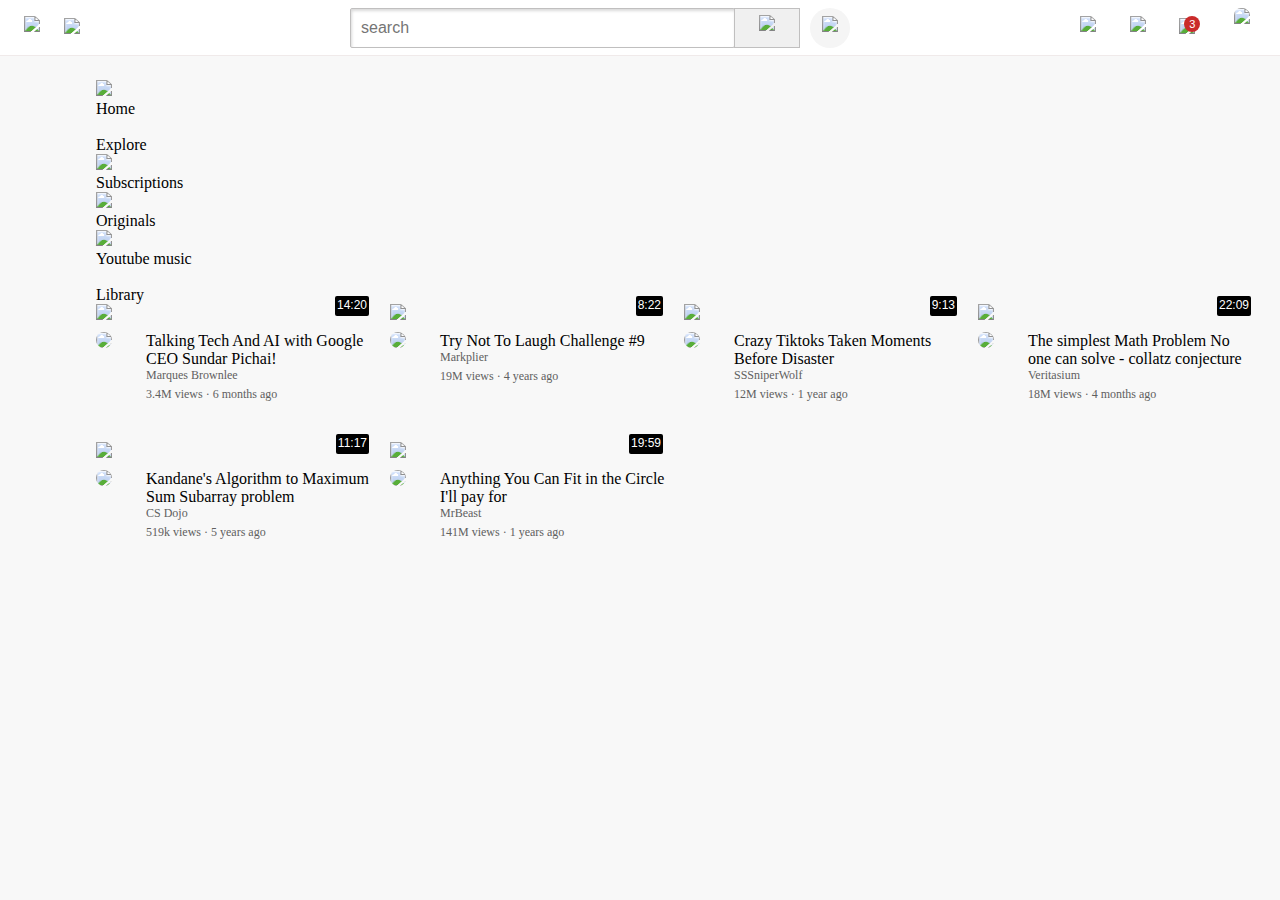
==== index.html @ db640b9f "Update and rename youtube.html to index.html" ====
<!DOCTYPE html>
<html>
    <head>
        <title> P.N's Youtube.com clone</title>
        <link rel="stylesheet" href="styles/general.css">
        <link rel="stylesheet" href="styles/header.css">
        <link rel="stylesheet" href="styles/video.css">
        <link rel="stylesheet" href="sidebar.css">
        
    </head>
    <body>
        <div class="header">
            <div class="left-section">
                <img class="hamburger-menu" src="hamburger-menu.svg">
                <img class="youtube-logo" src="youtube-logo.svg">
            </div>
            <div class="middle-section">
                <input class="search-bar" 
                type="text" placeholder="search">
                <button class="search-button">
                    <img class="search-icon" src="search.svg">
                    <div class="tool-tip">Search</div>
                </button>
                <button class="voice-button">
                    <img class="voice-search-icon" src="voice-search-icon.svg">
                    <div class="tool-tip">Search with your voice</div>
                </button>
            </div>
            <div class="right-section"> 
                <img class="upload-icon" src="upload.svg" >
                <img class="youtube-icon" src="youtube-apps.svg">
                <div class="notifications-icon-container">
                    <img class="notifications-icon" src="notifications.svg">
                    <div class="notifications-count">3</div>
                </div>
                
                <img class="current-user-pics" src="pn.tech pics.jpg">
            </div>
        </div>

        <div class="sidebar">
            <div class="sidebar-link">
                <img src="home.svg">
                <div>Home</div>
            </div>
            <div class="sidebar-link">
                <img src="">
                <div>Explore</div>
            </div>
            <div class="sidebar-link">
                <img src="subscriptions.svg">
                <div>Subscriptions</div>
            </div>
            <div class="sidebar-link">
                <img src="originals.svg">
                <div>Originals</div>
            </div>
            <div class="sidebar-link">
                <img src="youtube-music.svg">
                <div>Youtube music</div>
            </div>
            <div class="sidebar-link">
                <img src="">
                <div>Library</div>
            </div>

        </div>
        
      
        <div class="video-grid">
            <div class="video-preview">
                <div class="thumbnail-row">
                 <img class="thumbnail" 
                 src="thumbnail-1.webp">
                 <div class="video-time">14:20</div>
            </div>
            <div class="video-info-grid">
                <div class="channel-picture">
                    <img class="profile-picture" 
                    src="channel-1.jpeg">
                </div>
                <div class="video-info">
                    <p class="Video-title">
                        Talking Tech And AI with Google CEO Sundar Pichai!
                    </p>
                    <p class="video-author">
                        Marques Brownlee
                    </p>
                    <p class="video-stats">
                        3.4M views &#183; 6 months ago
                    </p>
                </div>
            </div>
        </div> 
    
        <div class="video-preview">
            <div class="thumbnail-row">
             <img class="thumbnail" 
             src="thumbnail-2.webp">
             <div class="video-time2">8:22</div>
        </div>
        <div class="video-info-grid">
            <div class="channel-picture">
                <img class="profile-picture" 
                src="channel-2 (1) pics.jpeg">
            </div>
            <div class="video-info">
                <p class="Video-title">
                    Try Not To Laugh Challenge #9
                </p>
                <p class="video-author">
                   Markplier
                </p>
                <p class="video-stats">
                    19M views &#183; 4 years ago
                </p>
            </div>
        </div>
    </div>
    
    <div class="video-preview">
                <div class="thumbnail-row">
                 <img class="thumbnail" 
                 src="thumbnail-3.webp">
                 <div class="video-time3">9:13</div>
            </div>
            <div class="video-info-grid">
                <div class="channel-picture">
                    <img class="profile-picture" 
                    src="channel-3.jpeg">
                </div>
                <div class="video-info">
                    <p class="Video-title">
                        Crazy Tiktoks Taken Moments Before Disaster
                    </p>
                    <p class="video-author">
                        SSSniperWolf
                    </p>
                    <p class="video-stats">
                        12M views &#183; 1 year ago
                    </p>
                </div>
            </div>
        </div> 
    
        <div class="video-preview">
            <div class="thumbnail-row">
             <img class="thumbnail" 
             src="thumbnail-4.webp">
             <div class="video-time4">22:09</div>
        </div>
        <div class="video-info-grid">
            <div class="channel-picture">
                <img class="profile-picture" 
                src="channel-4.jpeg">
            </div>
            <div class="video-info">
                <p class="Video-title">
                    The simplest Math Problem No one can solve
                    - collatz conjecture
                </p>
                <p class="video-author">
                   Veritasium
                </p>
                <p class="video-stats">
                    18M views &#183; 4 months ago
                </p>
            </div>
        </div>
    </div>
     <div class="video-preview">
                <div class="thumbnail-row">
                 <img class="thumbnail" 
                 src="thumbnail-5.webp">
                 <div class="video-time5">11:17</div>
            </div>
            <div class="video-info-grid">
                <div class="channel-picture">
                    <img class="profile-picture" 
                    src="channel-5.jpeg">
                </div>
                <div class="video-info">
                    <p class="Video-title">
                       Kandane's Algorithm to Maximum 
                       Sum Subarray problem
                    </p>
                    <p class="video-author">
                        CS Dojo
                    </p>
                    <p class="video-stats">
                        519k views &#183; 5 years ago
                    </p>
                </div>
            </div>
        </div> 
    
        <div class="video-preview">
            <div class="thumbnail-row">
             <img class="thumbnail" 
             src="thumbnail-6.webp">
             <div class="video-time6">19:59</div>
        </div>
        <div class="video-info-grid">
            <div class="channel-picture">
                <img class="profile-picture" 
                src="channel-6.jpeg">
            </div>
            <div class="video-info">
                <p class="Video-title">
                    Anything You Can Fit in the Circle 
                    I'll pay for
                </p>
                <p class="video-author">
                   MrBeast
                </p>
                <p class="video-stats">
                    141M views &#183; 1 years ago
                </p>
            </div>
        </div>
    </div> 

        </div>
       
    </body>
</html>
---- styles/general.css ----
p {
    margin-top: 0;
    margin-bottom: 0;
}

body {
    margin: 0;
    padding-top: 80px;
    padding-left: 96px;
    padding-right: 24px;
    background-color: rgb(248, 248, 248);
    

}
---- styles/header.css ----
.header {
    height: 55px;

    display: flex;
    flex-direction: row;
    justify-content: space-between;
    position: fixed;
    top: 0;
    left: 0;
    right: 0;
    z-index: 100;

    background-color: white;
    border-bottom-width: 1px;
    border-bottom-style: solid;
    border-bottom-color: rgb(240, 234, 234);
}
   
.left-section {
    display: flex;
    align-items: center; 
   
}
.hamburger-menu {
    height: 24px;
    margin-left: 24px;
    margin-right: 24px;
}
.youtube-logo {
    height: 20px;
}
.middle-section {
    flex: 1;
    margin-left: 70px;
    margin-right: 30px;
    max-width: 500px;
    display: flex;
    align-items: center;
}
.right-section {
    width: 180px;
    margin-right: 20px;
    display: flex;
    align-items: center;
    justify-content: space-between;
    flex-shrink: 0;
   
}
.search-bar {
    flex: 1;
    height: 36px;
    padding-left:10px;
    font-size: 16px;
    border-width: 1px;
    border-style: solid;
    border-color: rgb(192, 191, 191);
    border-radius: 2px;
    box-shadow: inset 1px 2px 3px rgba(0, 0, 0, 0.15);
    width: 0;
    
}
.search-bar ::placeholder {
    font-family: Roboto, Arial;
    font-size: 16px;

}
.search-button,
.voice-button {
    display: flex;
    justify-content: center;
    align-items: center;
    position: relative;
}
.search-button {
    height: 40px;
    width: 66px;
    background-color: rgb(240, 240, 240);
    border: 1px;
    border-style: solid;
    border-color:rgb(192, 191, 191); 
    margin-left: -1px;
    margin-right: 10px;

    position: relative;
}

.search-button .tool-tip,
.voice-button .tool-tip {
    position: absolute;
    background-color: gray;
    color: white;
    padding-top: 4px;
    padding-bottom: 4px;
    padding-left: 8px;
    padding-right: 8px;
    border-radius: 2px;
    font-size: 12px;
    bottom: -30px;
    opacity: 0;
    transition: opacity 0.15s;
    pointer-events: none;
    white-space: nowrap;
    font-family: Roboto, Arial;


}

.search-button:hover .tool-tip,
.voice-button:hover .tool-tip {
    opacity: 1;

}


.search-icon {
    height: 25px;
}
.voice-button {
    height: 40px;
    width: 40px;
    border-radius:20px;
    border: none;
    background-color:  rgb(245, 245, 245);
}
.voice-search-icon {
    height: 24px;
    background-color: rgb(245, 245, 245);
}
.upload-icon {
    height: 24px;
}
.youtube-icon {
    height: 24px;
}
.notifications-icon {
    height: 24px;
}
.notifications-icon-container {
    position: relative;

}
.notifications-count {
    position: absolute;
    top: -2px;
    right: -5px;
    background-color: rgb(202, 42, 42);
    color: white;
    font-family: Roboto, Arial;
    font-size: 11px;
    padding-left:5px;
    padding-right: 5px;
    padding-top: 2px;
    padding-bottom: 2px;
    border-radius: 10px;

}



.current-user-pics {
    height: 40px;
    margin-right: 10px;
    margin-left: 5px;
    border-radius: 7px;
    
}
---- styles/video.css ----
.thumbnail {
    width: 100%;
    
}


.video-title {
    margin: top 0;
    font-size: 30px;
    font-weight: bold;
    margin-bottom: 11px;

}

.video-info-grid {
    display: grid;
    grid-template-columns: 50px 1fr;
}


.profile-picture {
   width: 100%;
   border-radius: 50px;
   width: 36px;

}
.thumbnail-row {
    margin-bottom: 8px;
    position: relative;
}

.video-author,
.video-stats {
    font-size: 12px;
    color: rgb(96,96,96);
    
}
.video-author {
    margin-bottom: 4px;
}
.video-grid {
    display: grid;
    grid-template-columns: 1fr 1fr 1fr;
    column-gap: 16px;
    row-gap: 40px;
}
@media (max-width: 750px) {
    .video-grid {
        grid-template-columns: 1fr 1fr;
    }

}
@media (min-width: 1000px) {
    .video-grid {
        grid-template-columns: 1fr 1fr 1fr 1fr;
    }
}
@media (min-width: 751px) and (max-width: 999px) {
    
}
.video-time {
    background-color: black;
    color: white;
    position: absolute;
    bottom: 8px;
    right: 5px;
    font-family: Roboto, Arial;
    font-size: 12px;
    padding-right: 2px;
    padding-left: 2px;
    font-weight: 500px;
    padding-top: 2px;
    padding-bottom: 4px;
    border-radius: 2px;
}
.video-time2 {
    background-color: black;
    color: white;
    position: absolute;
    bottom: 8px;
    right: 5px;
    font-family: Roboto, Arial;
    font-size: 12px;
    padding-right: 2px;
    padding-left: 2px;
    font-weight: 500px;
    padding-top: 2px;
    padding-bottom: 4px;
    border-radius: 2px;
}
.video-time3 {
    background-color: black;
    color: white;
    position: absolute;
    bottom: 8px;
    right: 5px;
    font-family: Roboto, Arial;
    font-size: 12px;
    padding-right: 2px;
    padding-left: 2px;
    font-weight: 500px;
    padding-top: 2px;
    padding-bottom: 4px;
    border-radius: 2px;
}
.video-time4 {
    background-color: black;
    color: white;
    position: absolute;
    bottom: 8px;
    right: 5px;
    font-family: Roboto, Arial;
    font-size: 12px;
    padding-right: 2px;
    padding-left: 2px;
    font-weight: 500px;
    padding-top: 2px;
    padding-bottom: 4px;
    border-radius: 2px;
}
.video-time5 {
    background-color: black;
    color: white;
    position: absolute;
    bottom: 8px;
    right: 5px;
    font-family: Roboto, Arial;
    font-size: 12px;
    padding-right: 2px;
    padding-left: 2px;
    font-weight: 500px;
    padding-top: 2px;
    padding-bottom: 4px;
    border-radius: 2px;
}
.video-time6 {
    background-color: black;
    color: white;
    position: absolute;
    bottom: 8px;
    right: 5px;
    font-family: Roboto, Arial;
    font-size: 12px;
    padding-right: 2px;
    padding-left: 2px;
    font-weight: 500px;
    padding-top: 2px;
    padding-bottom: 4px;
    border-radius: 2px;
}
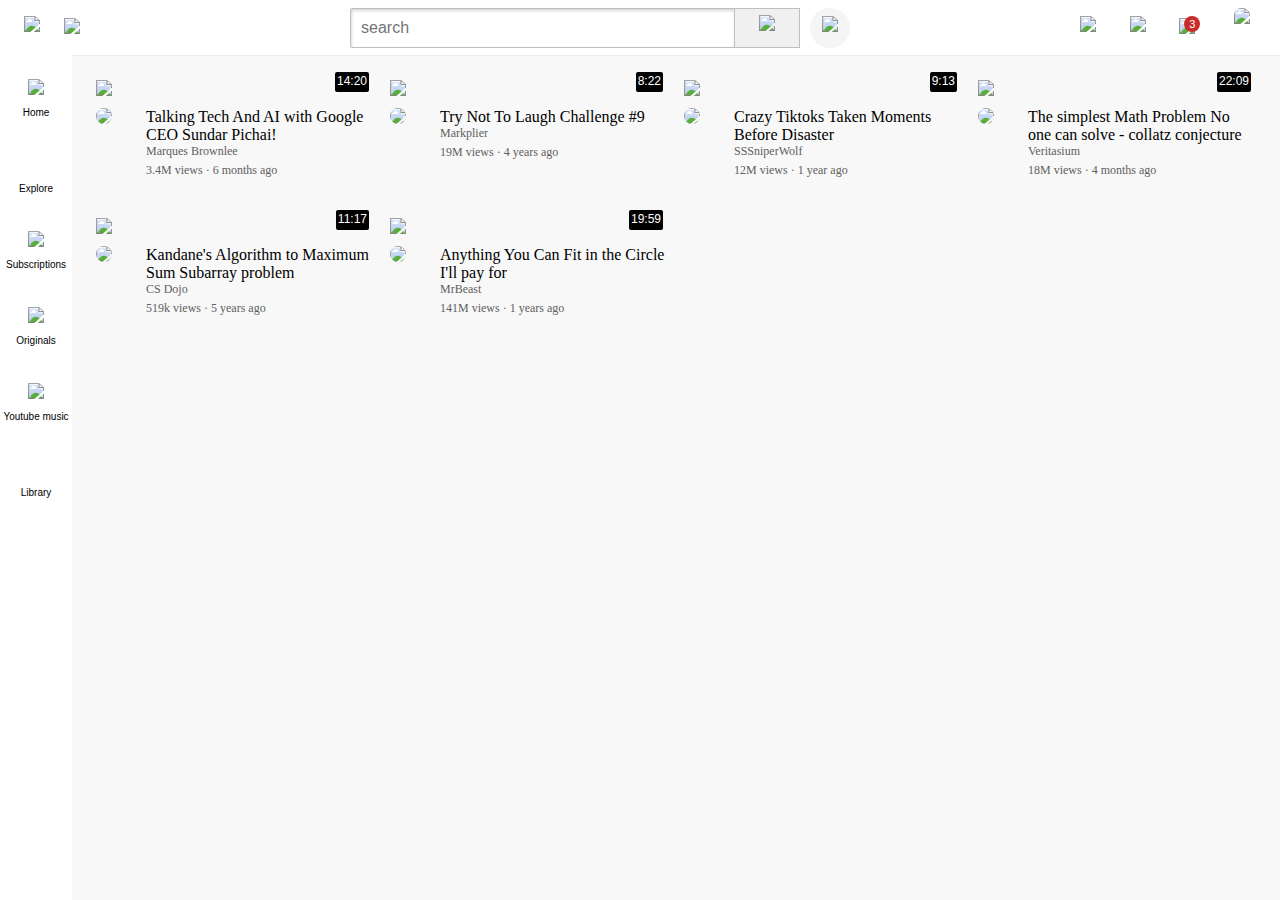
==== commit f2a2c4a5: "Update index.html" ====
--- a/index.html
+++ b/index.html
@@ -5,7 +5,7 @@
         <link rel="stylesheet" href="styles/general.css">
         <link rel="stylesheet" href="styles/header.css">
         <link rel="stylesheet" href="styles/video.css">
-        <link rel="stylesheet" href="sidebar.css">
+        <link rel="stylesheet" href="styles/sidebar.css">
         
     </head>
     <body>
--- a/styles/sidebar.css
+++ b/styles/sidebar.css
@@ -0,0 +1,32 @@
+.sidebar {
+    position: fixed;
+    left: 0;
+    bottom: 0;
+    top: 55px;
+    background-color: white;
+    width: 72px;
+    z-index: 200;
+    padding-top: 5px;
+    
+}
+.sidebar-link {
+    height: 76px;
+    display: flex;
+    justify-content: center;
+    align-items: center;
+
+    flex-direction: column;
+    cursor: pointer;
+}
+.sidebar-link:hover {
+    background-color: rgb(240, 232, 232);
+}
+.sidebar-link img {
+    height: 24px;
+    margin-bottom: 4px;
+}
+.sidebar-link div {
+    font-family: Roboto, Arial;
+    font-size: 10px;
+
+}
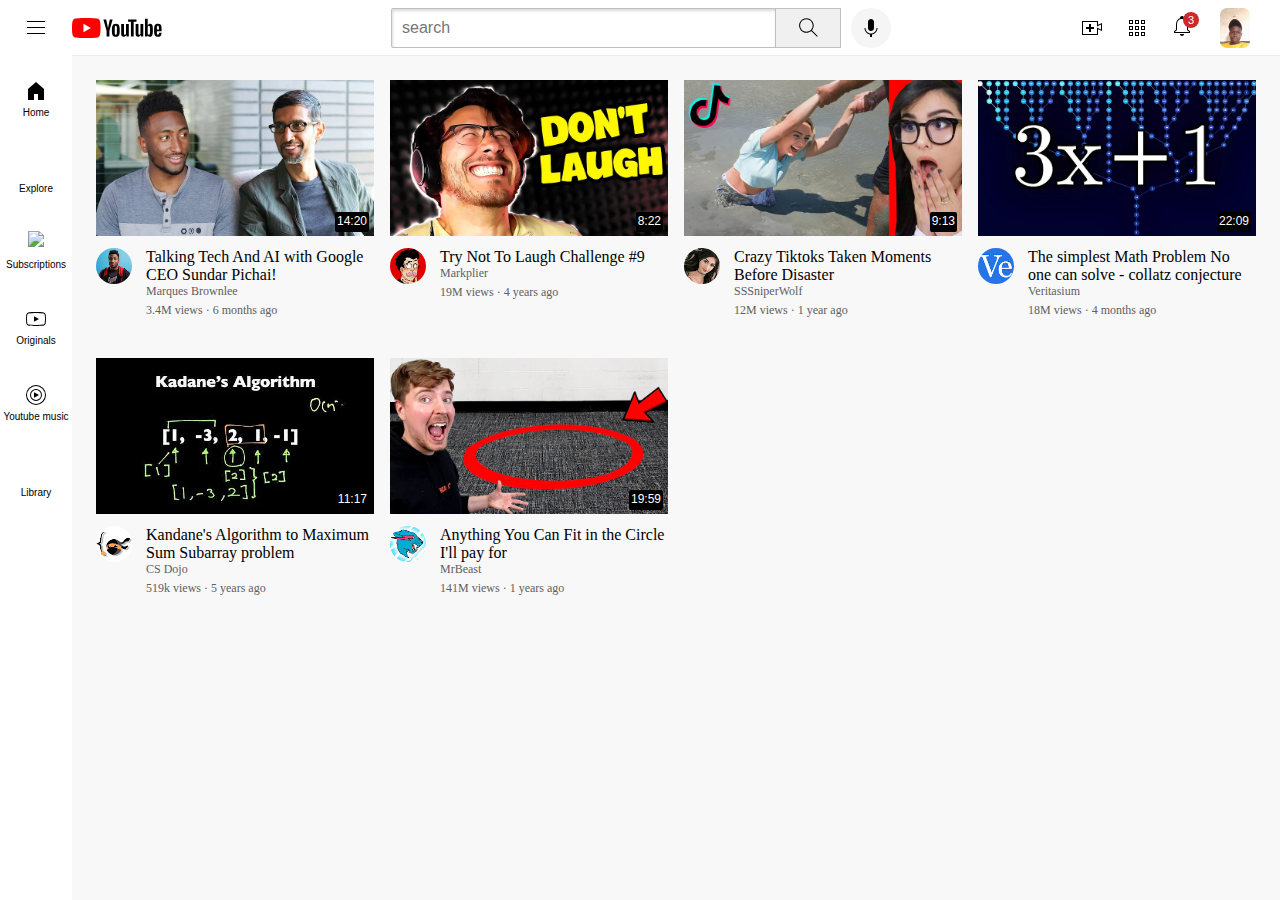
==== commit 481e0897: "Update index.html" ====
--- a/index.html
+++ b/index.html
@@ -11,36 +11,36 @@
     <body>
         <div class="header">
             <div class="left-section">
-                <img class="hamburger-menu" src="hamburger-menu.svg">
-                <img class="youtube-logo" src="youtube-logo.svg">
+                <img class="hamburger-menu" src="styles/images/hamburger-menu.svg">
+                <img class="youtube-logo" src="styles/images/youtube-logo.svg">
             </div>
             <div class="middle-section">
                 <input class="search-bar" 
                 type="text" placeholder="search">
                 <button class="search-button">
-                    <img class="search-icon" src="search.svg">
+                    <img class="search-icon" src="styles/images/search.svg">
                     <div class="tool-tip">Search</div>
                 </button>
                 <button class="voice-button">
-                    <img class="voice-search-icon" src="voice-search-icon.svg">
+                    <img class="voice-search-icon" src="styles/images/voice-search-icon.svg">
                     <div class="tool-tip">Search with your voice</div>
                 </button>
             </div>
             <div class="right-section"> 
-                <img class="upload-icon" src="upload.svg" >
-                <img class="youtube-icon" src="youtube-apps.svg">
+                <img class="upload-icon" src="styles/images/upload.svg" >
+                <img class="youtube-icon" src="styles/images/youtube-apps.svg">
                 <div class="notifications-icon-container">
-                    <img class="notifications-icon" src="notifications.svg">
+                    <img class="notifications-icon" src="styles/images/notifications.svg">
                     <div class="notifications-count">3</div>
                 </div>
                 
-                <img class="current-user-pics" src="pn.tech pics.jpg">
+                <img class="current-user-pics" src="styles/images/pn.tech pics.jpg">
             </div>
         </div>
 
         <div class="sidebar">
             <div class="sidebar-link">
-                <img src="home.svg">
+                <img src="styles/images/home.svg">
                 <div>Home</div>
             </div>
             <div class="sidebar-link">
@@ -52,11 +52,11 @@
                 <div>Subscriptions</div>
             </div>
             <div class="sidebar-link">
-                <img src="originals.svg">
+                <img src="styles/images/originals.svg">
                 <div>Originals</div>
             </div>
             <div class="sidebar-link">
-                <img src="youtube-music.svg">
+                <img src="styles/images/youtube-music.svg">
                 <div>Youtube music</div>
             </div>
             <div class="sidebar-link">
@@ -71,13 +71,13 @@
             <div class="video-preview">
                 <div class="thumbnail-row">
                  <img class="thumbnail" 
-                 src="thumbnail-1.webp">
+                 src="styles/images/thumbnail-1.webp">
                  <div class="video-time">14:20</div>
             </div>
             <div class="video-info-grid">
                 <div class="channel-picture">
                     <img class="profile-picture" 
-                    src="channel-1.jpeg">
+                    src="styles/images/channel-1.jpeg">
                 </div>
                 <div class="video-info">
                     <p class="Video-title">
@@ -96,13 +96,13 @@
         <div class="video-preview">
             <div class="thumbnail-row">
              <img class="thumbnail" 
-             src="thumbnail-2.webp">
+             src="styles/images/thumbnail-2.webp">
              <div class="video-time2">8:22</div>
         </div>
         <div class="video-info-grid">
             <div class="channel-picture">
                 <img class="profile-picture" 
-                src="channel-2 (1) pics.jpeg">
+                src="styles/images/channel-2 (1) pics.jpeg">
             </div>
             <div class="video-info">
                 <p class="Video-title">
@@ -121,13 +121,13 @@
     <div class="video-preview">
                 <div class="thumbnail-row">
                  <img class="thumbnail" 
-                 src="thumbnail-3.webp">
+                 src="styles/images/thumbnail-3.webp">
                  <div class="video-time3">9:13</div>
             </div>
             <div class="video-info-grid">
                 <div class="channel-picture">
                     <img class="profile-picture" 
-                    src="channel-3.jpeg">
+                    src="styles/images/channel-3.jpeg">
                 </div>
                 <div class="video-info">
                     <p class="Video-title">
@@ -146,13 +146,13 @@
         <div class="video-preview">
             <div class="thumbnail-row">
              <img class="thumbnail" 
-             src="thumbnail-4.webp">
+             src="styles/images/thumbnail-4.webp">
              <div class="video-time4">22:09</div>
         </div>
         <div class="video-info-grid">
             <div class="channel-picture">
                 <img class="profile-picture" 
-                src="channel-4.jpeg">
+                src="styles/images/channel-4.jpeg">
             </div>
             <div class="video-info">
                 <p class="Video-title">
@@ -171,13 +171,13 @@
      <div class="video-preview">
                 <div class="thumbnail-row">
                  <img class="thumbnail" 
-                 src="thumbnail-5.webp">
+                 src="styles/images/thumbnail-5.webp">
                  <div class="video-time5">11:17</div>
             </div>
             <div class="video-info-grid">
                 <div class="channel-picture">
                     <img class="profile-picture" 
-                    src="channel-5.jpeg">
+                    src="styles/images/channel-5.jpeg">
                 </div>
                 <div class="video-info">
                     <p class="Video-title">
@@ -197,13 +197,13 @@
         <div class="video-preview">
             <div class="thumbnail-row">
              <img class="thumbnail" 
-             src="thumbnail-6.webp">
+             src="styles/images/thumbnail-6.webp">
              <div class="video-time6">19:59</div>
         </div>
         <div class="video-info-grid">
             <div class="channel-picture">
                 <img class="profile-picture" 
-                src="channel-6.jpeg">
+                src="styles/images/channel-6.jpeg">
             </div>
             <div class="video-info">
                 <p class="Video-title">
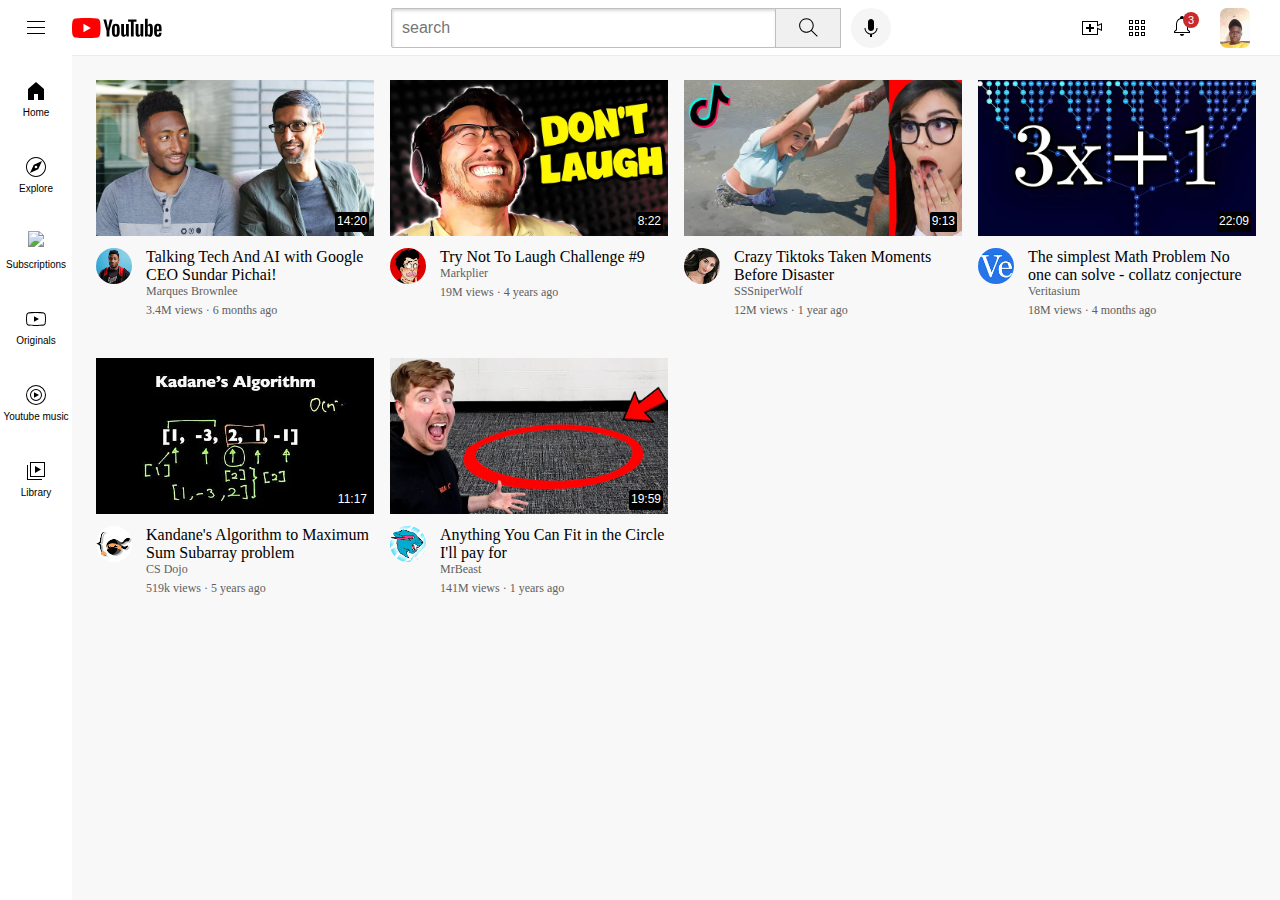
==== commit 2931c185: "Update index.html" ====
--- a/index.html
+++ b/index.html
@@ -44,7 +44,7 @@
                 <div>Home</div>
             </div>
             <div class="sidebar-link">
-                <img src="">
+                <img src="styles/images/explore.svg">
                 <div>Explore</div>
             </div>
             <div class="sidebar-link">
@@ -60,7 +60,7 @@
                 <div>Youtube music</div>
             </div>
             <div class="sidebar-link">
-                <img src="">
+                <img src="styles/images/library.svg">
                 <div>Library</div>
             </div>
 
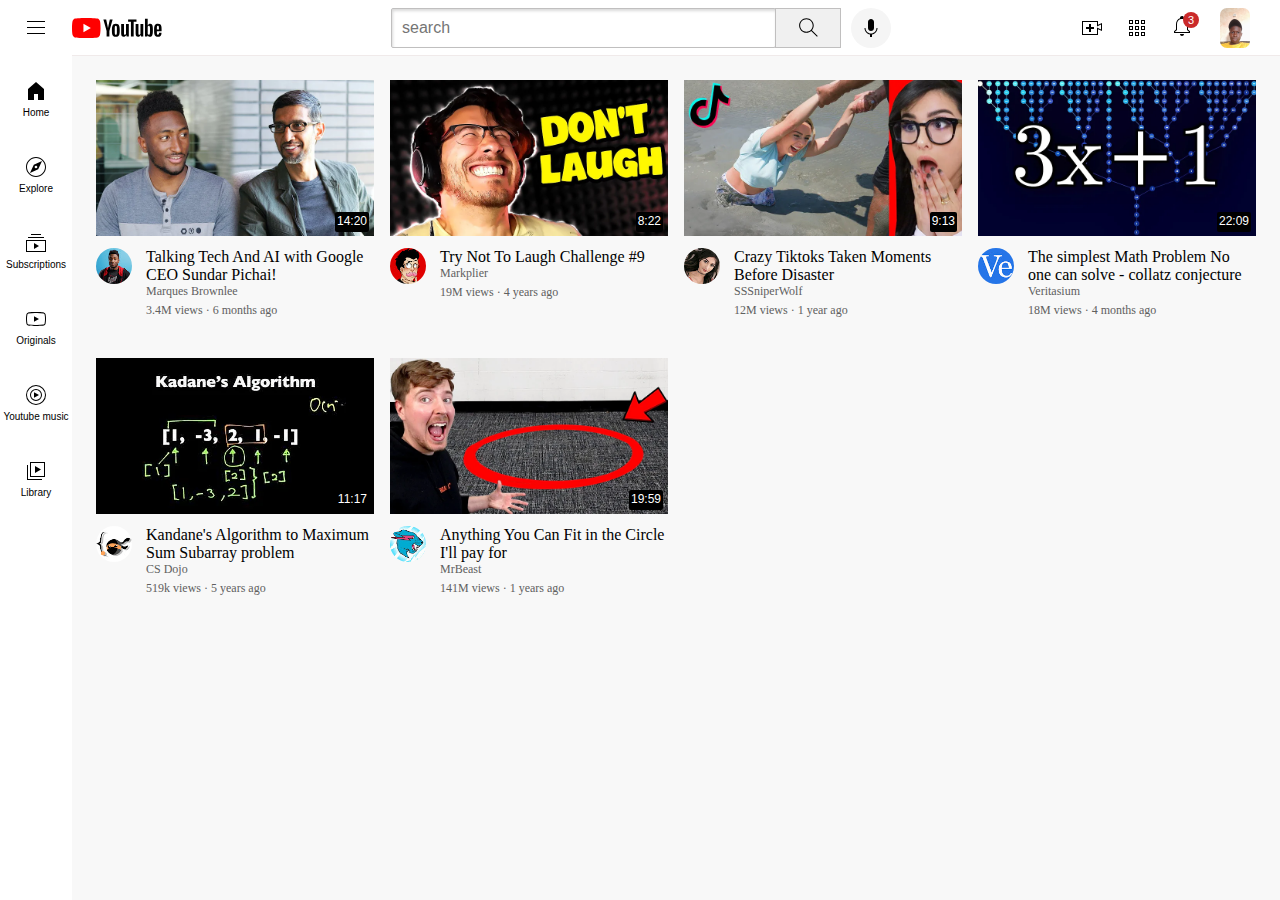
==== commit 5e3c5091: "Update index.html" ====
--- a/index.html
+++ b/index.html
@@ -48,7 +48,7 @@
                 <div>Explore</div>
             </div>
             <div class="sidebar-link">
-                <img src="subscriptions.svg">
+                <img src="styles/images/subscriptions.svg">
                 <div>Subscriptions</div>
             </div>
             <div class="sidebar-link">
